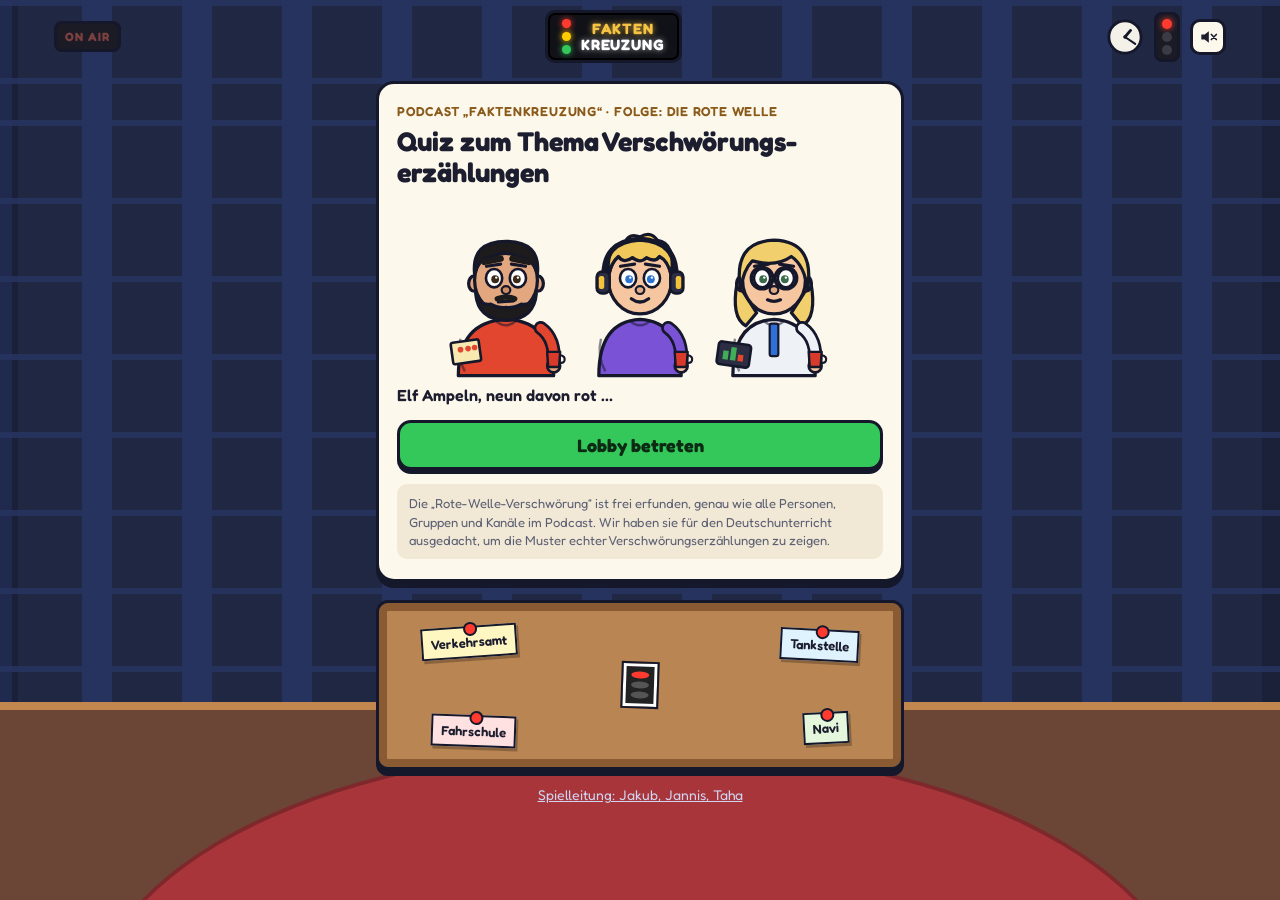
==== index.html @ 3a21c84b "Durchsicht: Auflösung hing mit Firebase (undefined im Punktestand), QR-Raum hat Vorrang, robustere A" ====
<!doctype html>
<html lang="de">
<head>
<meta charset="utf-8">
<meta name="viewport" content="width=device-width,initial-scale=1,viewport-fit=cover">
<title>Faktenkreuzung – Quiz zur Roten Welle</title>
<meta name="description" content="Quiz zum Thema Verschwörungserzählungen: Die Rote Welle. Zum Podcast „Faktenkreuzung“.">
<meta name="theme-color" content="#1d2850">
<link rel="icon" href="favicon.svg" type="image/svg+xml">
<link rel="stylesheet" href="css/style.css?v=202611261044">
</head>
<body>
<div class="wall" aria-hidden="true"></div>
<div class="floor" aria-hidden="true"><div class="rug"></div></div>

<header class="studio">
  <div class="onair" id="onair">ON AIR</div>
  <div class="neon" aria-label="Faktenkreuzung">
    <span class="dots"><i class="r"></i><i class="y"></i><i class="g"></i></span>
    <span class="neon-t"><b>FAKTEN</b><b>KREUZUNG</b></span>
  </div>
  <div class="clock" id="clock" title="">
    <svg viewBox="0 0 40 40" aria-hidden="true">
      <circle cx="20" cy="20" r="17" fill="#f4f1e8" stroke="#15172b" stroke-width="3"/>
      <line id="hHand" x1="20" y1="20" x2="20" y2="11" stroke="#15172b" stroke-width="3" stroke-linecap="round"/>
      <line id="mHand" x1="20" y1="20" x2="20" y2="7" stroke="#15172b" stroke-width="2.2" stroke-linecap="round"/>
      <circle cx="20" cy="20" r="1.8" fill="#15172b"/>
    </svg>
    <span class="clock-note" id="clockNote"></span>
  </div>
  <button class="mini-ampel" id="studioAmpel" aria-label="Studio-Ampel"><i class="r"></i><i class="y"></i><i class="g"></i></button>
  <button class="sound-btn" id="soundBtn" aria-label="Ton an oder aus" title="Ton an/aus">
    <svg viewBox="0 0 24 24" aria-hidden="true"><path d="M4 9h4l5-4v14l-5-4H4z" fill="currentColor"/><path class="wave" d="M16 8.5a5 5 0 0 1 0 7M18.5 6a8.5 8.5 0 0 1 0 12" fill="none" stroke="currentColor" stroke-width="2" stroke-linecap="round"/><path class="mute" d="M16 9l6 6M22 9l-6 6" stroke="currentColor" stroke-width="2" stroke-linecap="round"/></svg>
  </button>
</header>

<main id="main">

  <!-- Start -->
  <section class="screen" id="s-start">
    <div class="card hero">
      <p class="kicker">Podcast „Faktenkreuzung“ · Folge: Die Rote Welle</p>
      <h1>Quiz zum Thema Verschwörungs&shy;erzählungen</h1>
      <div class="trio" id="trio"></div>
      <p class="live-status" id="liveStatus"><span class="loading-line"></span></p>
      <div class="btn-col">
        <button class="btn primary" id="btnJoin">Lobby betreten</button>
        <button class="btn ghost hidden" id="btnSolo">Allein spielen</button>
      </div>
      <p class="disclaimer">Die „Rote-Welle-Verschwörung“ ist frei erfunden, genau wie alle Personen, Gruppen und Kanäle im Podcast. Wir haben sie für den Deutschunterricht ausgedacht, um die Muster echter Verschwörungserzählungen zu zeigen.</p>
    </div>
    <div class="pinboard" id="pinboard" title="Pinnwand">
      <div class="pin-note n1">Verkehrsamt</div>
      <div class="pin-note n2">Tankstelle</div>
      <div class="pin-note n3">Fahrschule</div>
      <div class="pin-note n4">Navi</div>
      <div class="pin-photo"><i></i><i></i><i></i></div>
      <svg class="strings" viewBox="0 0 300 160" preserveAspectRatio="none" aria-hidden="true">
        <path d="M55 32 L245 34 M55 32 L60 128 M55 32 L240 126 M245 34 L60 128 M245 34 L240 126 M60 128 L240 126 M150 80 L55 32 M150 80 L245 34 M150 80 L60 128 M150 80 L240 126"/>
      </svg>
    </div>
    <a class="host-link" href="?host">Spielleitung: Jakub, Jannis, Taha</a>
  </section>

  <!-- Lobby -->
  <section class="screen" id="s-lobby">
    <div class="card">
      <p class="kicker" id="lobbyKicker">Lobby</p>
      <h2>Wer sitzt heute am Tisch?</h2>
      <div class="preview" id="preview"></div>
      <label class="field-label" for="nameInput">Dein Spitzname</label>
      <div class="name-row">
        <input id="nameInput" maxlength="16" autocomplete="off" spellcheck="false" placeholder="z. B. Gelbphase">
        <button class="btn icon" id="btnDice" aria-label="Zufälliger Name" title="Zufälliger Name">
          <svg viewBox="0 0 24 24" aria-hidden="true"><rect x="3" y="3" width="18" height="18" rx="4" fill="none" stroke="currentColor" stroke-width="2"/><circle cx="8" cy="8" r="1.6" fill="currentColor"/><circle cx="16" cy="16" r="1.6" fill="currentColor"/><circle cx="12" cy="12" r="1.6" fill="currentColor"/><circle cx="16" cy="8" r="1.6" fill="currentColor"/><circle cx="8" cy="16" r="1.6" fill="currentColor"/></svg>
        </button>
      </div>
      <p class="name-msg" id="nameMsg" role="status"></p>
      <p class="field-label">Figur</p>
      <div class="fig-grid" id="figGrid"></div>
      <p class="field-label">Pulli oder Hintergrund</p>
      <div class="swatches" id="swatches"></div>
      <p class="field-label">Accessoire</p>
      <div class="chips" id="accChips"></div>
      <button class="btn primary wide" id="btnSeat">Platz nehmen</button>
    </div>
  </section>

  <!-- Warten in der Live-Lobby -->
  <section class="screen" id="s-wait">
    <div class="card center">
      <p class="kicker" id="waitRoom"></p>
      <h2>Du sitzt am Tisch.</h2>
      <div class="me-big" id="waitFig"></div>
      <p class="big-name" id="waitName"></p>
      <p id="waitText">Schau nach vorne. Jakub, Jannis und Taha starten gleich das Quiz.</p>
      <p class="muted" id="waitCount"></p>
      <p class="muted loading-line"></p>
    </div>
  </section>

  <!-- Frage -->
  <section class="screen" id="s-question">
    <div class="q-top">
      <span class="q-num" id="qNum"></span>
      <div class="timer" id="timer"><div class="timer-ampel"><i class="r"></i><i class="y"></i><i class="g"></i></div><div class="timer-bar"><span id="timerFill"></span></div><span class="timer-s" id="timerS"></span></div>
    </div>
    <div class="asker">
      <div class="asker-fig" id="askerFig"></div>
      <div class="bubble" id="qText"></div>
    </div>
    <div class="answers" id="answers"></div>
    <button class="egg-man hidden" id="eggMan" aria-label="Kleines Ampelmännchen"></button>
  </section>

  <!-- Antwort abgegeben -->
  <section class="screen" id="s-answered">
    <div class="card center">
      <h2 id="answeredTitle">Antwort eingeloggt.</h2>
      <div class="me-big" id="answeredFig"></div>
      <p id="answeredSub">Warte auf die anderen …</p>
      <p class="muted loading-line"></p>
    </div>
  </section>

  <!-- Auflösung -->
  <section class="screen" id="s-feedback">
    <div class="card center fb" id="fbCard">
      <div class="fb-banner" id="fbBanner"></div>
      <div class="fb-row">
        <div class="me-big" id="fbFig"></div>
        <div class="fb-points">
          <p class="fb-plus" id="fbPlus"></p>
          <p class="fb-wave" id="fbWave"></p>
          <p class="fb-total" id="fbTotal"></p>
          <p class="fb-place" id="fbPlace"></p>
        </div>
      </div>
      <div class="say say-waechter hidden" id="fbWaechter"><div class="say-fig" data-fig="ampelwaechter"></div><div class="bubble" id="fbWaechterText"></div></div>
      <div class="say"><div class="say-fig" data-fig="drsommer"></div><div class="bubble"><b id="fbRight"></b><span id="fbEx"></span></div></div>
      <button class="btn primary wide hidden" id="btnNext">Weiter</button>
      <p class="muted hidden" id="fbWait">Gleich kommt die nächste Frage.</p>
    </div>
  </section>

  <!-- Ergebnis -->
  <section class="screen" id="s-result">
    <div class="card center">
      <p class="kicker">Ergebnis</p>
      <div class="me-big" id="resFig"></div>
      <h2 class="rank-title" id="resRank"></h2>
      <p class="res-score" id="resScore"></p>
      <p id="resText"></p>
      <p class="res-badge hidden" id="resBonus">Titel: Hat wirklich zugehört</p>
      <div class="merkkarte">
        <p class="merk-head">Merkkarte: Die drei Merkmale nach Barkun</p>
        <ol>
          <li><i class="r"></i>Nichts passiert durch Zufall.</li>
          <li><i class="y"></i>Nichts ist, wie es scheint.</li>
          <li><i class="g"></i>Alles hängt mit allem zusammen.</li>
        </ol>
        <p class="merk-foot">Dazu: Immunisierung gegen Kritik. Jeder Gegenbeweis wird zum Beweis.</p>
      </div>
      <p class="fazit">Über die Rote Welle kann man schmunzeln. Aber dieselben Muster stecken auch in gefährlichen Erzählungen. Deshalb lohnt es sich, sie zu kennen.</p>
      <div class="btn-col">
        <button class="btn primary" id="btnAgain">Nochmal spielen</button>
        <button class="btn ghost" id="btnShow">Ergebnis zeigen</button>
      </div>
      <p class="farewell" id="farewell"></p>
    </div>
  </section>

  <!-- Spielleitung -->
  <section class="screen" id="s-host">
    <div class="host-tools hidden" id="hostTools">
      <div class="tool-btns" id="toolBtns">
        <button class="btn ghost small" id="btnReset">Spiel zurücksetzen</button>
        <button class="btn ghost small" id="btnNewRoom2">Raum neu generieren</button>
      </div>
      <div class="reset-ask hidden" id="resetAsk">
        <span id="resetText"></span>
        <button class="btn small danger" id="resetYes">Ja, neu starten</button>
        <button class="btn ghost small" id="resetNo">Abbrechen</button>
      </div>
    </div>

    <div class="host-view" id="h-setup">
      <div class="card">
        <h2>Live-Modus noch nicht eingerichtet</h2>
        <p id="hostSetupText">In <code>js/config.js</code> fehlt noch die Adresse der Firebase-Datenbank. Bis dahin funktioniert das Quiz als Einzelrunde.</p>
        <a class="btn ghost" href="./">Zur Startseite</a>
      </div>
    </div>

    <div class="host-view" id="h-lobby">
      <div class="h-lobby-grid">
        <div class="card join-card">
          <p class="kicker">Jetzt beitreten</p>
          <div class="qr" id="qr"></div>
          <p class="join-url" id="joinUrl"></p>
          <p class="room-code">Raum <b id="roomCode"></b></p>
        </div>
        <div class="table-area">
          <p class="h-count" id="hCount">Noch niemand am Tisch.</p>
          <div class="seats" id="seats"></div>
          <div class="h-actions">
            <button class="btn primary big" id="btnStart" disabled>Quiz starten</button>
          </div>
        </div>
      </div>
    </div>

    <div class="host-view" id="h-question">
      <div class="hq-head">
        <span class="q-num" id="hqNum"></span>
        <span class="hq-count" id="hqCount"></span>
      </div>
      <div class="hq-main">
        <div class="asker big">
          <div class="asker-fig" id="hqAsker"></div>
          <div class="bubble" id="hqText"></div>
        </div>
        <div class="big-ampel" id="hqAmpel"><i class="r"></i><i class="y"></i><i class="g"></i><span id="hqSec"></span></div>
      </div>
      <div class="answers host" id="hqAnswers"></div>
      <div class="say big hidden" id="hqSay"><div class="say-fig" data-fig="drsommer"></div><div class="bubble" id="hqEx"></div></div>
      <div class="h-actions right"><button class="btn primary" id="btnHostNext">Weiter</button></div>
    </div>

    <div class="host-view" id="h-board">
      <h2 class="h-title">Rangliste</h2>
      <ol class="board" id="board"></ol>
      <div class="h-actions right"><button class="btn primary" id="btnBoardNext">Nächste Frage</button></div>
    </div>

    <div class="host-view" id="h-podium">
      <h2 class="h-title">Siegertreppchen</h2>
      <div class="podium" id="podium"></div>
      <div class="podium-foot">
        <div class="say big"><div class="say-fig" data-fig="moderator"></div><div class="bubble">Das war „Faktenkreuzung“. Die drei Merkmale: kein Zufall, nichts ist, wie es scheint, alles hängt zusammen. Kommt gut über die nächste Ampel!</div></div>
        <button class="btn ghost" id="btnRestart">Neue Runde</button>
      </div>
    </div>
  </section>
</main>

<div class="countdown hidden" id="countdown" aria-live="polite">
  <div class="cd-ampel"><i class="r"></i><i class="y"></i><i class="g"></i></div>
  <p class="cd-text" id="cdText"></p>
  <div class="cd-shout hidden" id="cdShout"><div class="say-fig" data-fig="ampelwaechter"></div><div class="bubble">Ablenkungswelle!</div></div>
</div>

<div class="showcard hidden" id="showcard"></div>
<div class="toast" id="toast" role="status" aria-live="polite"></div>

<script src="vendor/firebase-app-compat.js"></script>
<script src="vendor/firebase-database-compat.js"></script>
<script src="vendor/qrcode.js"></script>
<script src="js/config.js?v=202611261044"></script>
<script src="js/data.js?v=202611261044"></script>
<script src="js/figures.js?v=202611261044"></script>
<script src="js/net.js?v=202611261044"></script>
<script src="js/app.js?v=202611261044"></script>
</body>
</html>
---- css/style.css ----
@font-face { font-family: "Fredoka"; src: url("../fonts/fredoka-latin-400-normal.woff2") format("woff2"); font-weight: 400; font-display: swap; }
@font-face { font-family: "Fredoka"; src: url("../fonts/fredoka-latin-600-normal.woff2") format("woff2"); font-weight: 600; font-display: swap; }
@font-face { font-family: "Fredoka"; src: url("../fonts/fredoka-latin-700-normal.woff2") format("woff2"); font-weight: 700; font-display: swap; }

:root {
  --wall: #26335f;
  --wall-dark: #1d2850;
  --panel: rgba(28,30,44,.55);
  --floor: #6b4636;
  --rug: #a8353a;
  --wood: #c2874f;
  --ink: #15172b;
  --paper: #fdf8ec;
  --paper-2: #f1e9d6;
  --text: #1c1d2e;
  --muted: #5c5f73;
  --neon: #f6c344;
  --red: #ff3b30;
  --yellow: #ffcc00;
  --green: #34c759;
  --a0: #c8382a; /* Achteck */
  --a1: #f3c33c; /* Raute */
  --a2: #2f63b8; /* Kreis */
  --a3: #2f8a46; /* Dreieck */
  --radius: 18px;
  --shadow: 0 6px 0 var(--ink);
}

* { box-sizing: border-box; }
html, body { margin: 0; min-height: 100%; }
body {
  font-family: "Fredoka", "Trebuchet MS", system-ui, sans-serif;
  color: var(--text);
  background: var(--wall);
  -webkit-tap-highlight-color: transparent;
  overflow-x: hidden;
}
button { font: inherit; color: inherit; cursor: pointer; }
.hidden { display: none !important; }

/* ---------- Studio-Hintergrund ---------- */
.wall {
  position: fixed; inset: 0; z-index: -3;
  background:
    linear-gradient(90deg, rgba(0,0,0,.18) 0 18px, transparent 18px calc(100% - 18px), rgba(0,0,0,.18) calc(100% - 18px)),
    repeating-linear-gradient(90deg, transparent 0 22px, var(--panel) 22px 92px, transparent 92px 100px),
    var(--wall);
  background-size: 100% 100%, 100px 78px, auto;
  background-position: 0 0, center 120px, 0 0;
}
.wall::after {
  content: ""; position: absolute; inset: 0;
  background: repeating-linear-gradient(180deg, transparent 0 8px, var(--wall) 8px 14px, transparent 14px 78px);
  background-position: 0 112px;
  opacity: .9;
}
.floor {
  position: fixed; left: 0; right: 0; bottom: 0; height: 22vh; z-index: -2;
  background: var(--floor); border-top: 8px solid var(--wood);
}
.rug {
  position: absolute; left: 50%; top: 18%; width: min(1100px, 130vw); height: 60vh;
  transform: translateX(-50%); border-radius: 50%; background: var(--rug);
  border: 4px solid rgba(0,0,0,.25);
}

/* ---------- Kopfzeile ---------- */
.studio {
  display: grid; grid-template-columns: auto 1fr auto auto auto; align-items: center; gap: 10px;
  padding: 10px 14px calc(10px) 14px; padding-top: max(10px, env(safe-area-inset-top));
  max-width: 1200px; margin: 0 auto;
}
.onair {
  font-weight: 700; letter-spacing: .08em; font-size: 12px; color: #7d4040;
  background: #1a1b24; border: 3px solid var(--ink); border-radius: 8px; padding: 5px 8px;
  transition: color .2s, text-shadow .2s;
}
.onair.live { color: #ff5148; text-shadow: 0 0 8px #ff3b30, 0 0 16px #ff3b30; }
.onair.flicker { animation: flicker .9s steps(1) 1; }
@keyframes flicker { 0%,20%,40%,60%,80% { color: #ff5148; text-shadow: 0 0 10px #ff3b30; } 10%,30%,50%,70%,90% { color: #4a2020; text-shadow: none; } }

.neon {
  justify-self: center; display: flex; align-items: center; gap: 10px;
  background: #111218; border: 3px solid var(--ink); border-radius: 10px; padding: 6px 14px;
  box-shadow: 0 0 0 2px #000 inset;
}
.dots { display: grid; gap: 4px; }
.dots i { width: 9px; height: 9px; border-radius: 50%; display: block; }
.dots .r { background: var(--red); box-shadow: 0 0 6px var(--red); }
.dots .y { background: var(--yellow); box-shadow: 0 0 6px var(--yellow); }
.dots .g { background: var(--green); box-shadow: 0 0 6px var(--green); }
.neon-t { display: grid; line-height: 1.02; text-align: center; font-weight: 700; letter-spacing: .06em; font-size: 15px; }
.neon-t b:first-child { color: var(--neon); text-shadow: 0 0 6px rgba(246,195,68,.8); }
.neon-t b:last-child { color: #fff; text-shadow: 0 0 6px rgba(255,255,255,.6); }

.clock { position: relative; width: 38px; height: 38px; }
.clock svg { width: 38px; height: 38px; display: block; }
.clock-note { position: absolute; top: 40px; left: 50%; transform: translateX(-50%); white-space: nowrap; font-size: 11px; font-weight: 700; color: #fff; background: var(--red); border-radius: 6px; padding: 1px 5px; }
.clock-note:empty { display: none; }

.mini-ampel {
  display: grid; gap: 3px; padding: 4px 5px; background: #1a1b24; border: 3px solid var(--ink); border-radius: 8px;
}
.mini-ampel i { width: 10px; height: 10px; border-radius: 50%; display: block; background: #3a3b44; }
.mini-ampel .r { background: var(--red); box-shadow: 0 0 6px var(--red); }
.mini-ampel.go .r { background: #4a2020; box-shadow: none; }
.mini-ampel.go .g { background: var(--green); box-shadow: 0 0 6px var(--green); }
.sound-btn { width: 36px; height: 36px; border-radius: 10px; border: 3px solid var(--ink); background: var(--paper); display: grid; place-items: center; padding: 0; }
.sound-btn svg { width: 20px; height: 20px; }
.sound-btn .mute { display: none; }
.sound-btn.off .wave { display: none; }
.sound-btn.off .mute { display: inline; }

/* ---------- Grundbausteine ---------- */
main { max-width: 560px; margin: 0 auto; padding: 8px 16px 40px; }
.screen { display: none; animation: pop .25s ease-out; }
.screen.active { display: block; }
@keyframes pop { from { transform: translateY(8px); opacity: 0; } to { transform: none; opacity: 1; } }

.card {
  background: var(--paper); border: 3px solid var(--ink); border-radius: var(--radius);
  box-shadow: var(--shadow); padding: 18px 18px 20px; margin-bottom: 18px;
}
.card.center { text-align: center; }
h1, h2 { margin: 4px 0 10px; line-height: 1.15; }
h1 { font-size: 27px; }
h2 { font-size: 22px; }
.kicker { margin: 0; font-size: 13px; font-weight: 600; text-transform: uppercase; letter-spacing: .06em; color: #8a5a1a; }
.muted { color: var(--muted); font-size: 14px; }
p { line-height: 1.4; }

.btn {
  display: inline-flex; align-items: center; justify-content: center; gap: 8px;
  min-height: 50px; padding: 10px 20px; border-radius: 14px; border: 3px solid var(--ink);
  font-weight: 700; font-size: 18px; text-decoration: none; color: var(--text);
  box-shadow: 0 4px 0 var(--ink); transition: transform .08s, box-shadow .08s; background: #fff;
}
.btn:active:not(:disabled) { transform: translateY(3px); box-shadow: 0 1px 0 var(--ink); }
.btn:disabled { opacity: .5; cursor: not-allowed; }
.btn.primary { background: var(--green); color: #0d2a14; }
.btn.ghost { background: var(--paper-2); }
.btn.icon { min-height: 50px; width: 54px; padding: 0; }
.btn.icon svg { width: 24px; height: 24px; }
.btn.wide { width: 100%; margin-top: 16px; }
.btn.big { font-size: 24px; min-height: 64px; padding: 12px 34px; }
.btn-col { display: grid; gap: 10px; margin: 14px 0 6px; }
.btn:focus-visible, input:focus-visible, .fig-opt:focus-visible, .swatch:focus-visible, .chip:focus-visible, .answer:focus-visible { outline: 3px solid var(--neon); outline-offset: 3px; }

.bubble {
  position: relative; background: #fff; border: 3px solid var(--ink); border-radius: 16px;
  padding: 10px 14px; font-size: 16px; line-height: 1.35; text-align: left;
}

/* ---------- Start ---------- */
.hero h1 { margin-top: 6px; }
.trio { display: flex; justify-content: center; gap: 4px; margin: 6px 0 0; }
.trio .figure { width: 31%; max-width: 130px; }
.live-status { font-weight: 600; margin: 8px 0 0; min-height: 22px; }
.live-status.on { color: #1f7a39; }
.disclaimer { font-size: 13px; color: var(--muted); background: var(--paper-2); border-radius: 10px; padding: 10px 12px; margin: 14px 0 0; }
.host-link { display: block; text-align: center; color: #cfd6f2; font-size: 14px; margin-top: 4px; }

.pinboard {
  position: relative; height: 170px; margin: 0 0 16px; border: 3px solid var(--ink); border-radius: 12px;
  background: #b98552; box-shadow: inset 0 0 0 8px #8a5a33, var(--shadow); user-select: none; -webkit-user-select: none; touch-action: manipulation;
}
.pin-note {
  position: absolute; background: #fff7c2; border: 2px solid var(--ink); padding: 6px 8px; font-size: 13px; font-weight: 600;
  box-shadow: 2px 3px 0 rgba(0,0,0,.25);
}
.pin-note::before { content: ""; position: absolute; top: -6px; left: 50%; width: 10px; height: 10px; margin-left: -5px; background: var(--red); border: 2px solid var(--ink); border-radius: 50%; }
.n1 { left: 8%; top: 14%; transform: rotate(-4deg); }
.n2 { right: 8%; top: 16%; transform: rotate(3deg); background: #dff3ff; }
.n3 { left: 10%; bottom: 12%; transform: rotate(2deg); background: #ffe1e1; }
.n4 { right: 10%; bottom: 14%; transform: rotate(-3deg); background: #e4f7dc; }
.pin-photo { position: absolute; left: 50%; top: 50%; transform: translate(-50%,-50%) rotate(2deg); width: 34px; padding: 5px; background: #222; border: 3px solid #fff; outline: 2px solid var(--ink); display: grid; gap: 3px; }
.pin-photo i { display: block; height: 7px; border-radius: 50%; background: var(--red); }
.pin-photo i + i { background: #555; }
.strings { position: absolute; inset: 0; width: 100%; height: 100%; pointer-events: none; opacity: 0; transition: opacity .4s; }
.strings path { stroke: #d1121b; stroke-width: 2.2; fill: none; stroke-dasharray: 400; stroke-dashoffset: 400; }
.pinboard.strung .strings { opacity: 1; }
.pinboard.strung .strings path { animation: draw 1.4s ease-out forwards; }
@keyframes draw { to { stroke-dashoffset: 0; } }

/* ---------- Lobby ---------- */
.preview { display: flex; justify-content: center; margin: 4px 0 6px; }
.preview .figure { width: 150px; }
.field-label { font-weight: 600; margin: 14px 0 6px; display: block; font-size: 15px; }
.name-row { display: flex; gap: 8px; }
.name-row input {
  flex: 1; min-width: 0; font: inherit; font-size: 20px; padding: 10px 12px; border: 3px solid var(--ink); border-radius: 12px; background: #fff;
}
.name-msg { min-height: 20px; margin: 6px 0 0; font-size: 14px; font-weight: 600; color: #b02a1d; }
.name-msg.ok { color: #1f7a39; }
.fig-grid { display: grid; grid-template-columns: repeat(4, minmax(0, 1fr)); gap: 8px; }
.fig-opt { background: #fff; border: 3px solid var(--ink); border-radius: 12px; padding: 4px 2px 2px; display: grid; justify-items: center; }
.fig-opt .figure { width: 100%; height: 66px; }
.fig-opt span { font-size: 11px; hyphens: auto; overflow-wrap: anywhere; line-height: 1.1; min-height: 25px; display: grid; place-items: center; text-align: center; }
.fig-opt[aria-pressed="true"] { background: #fff1b8; box-shadow: 0 0 0 3px var(--neon); }
.swatches { display: flex; gap: 10px; flex-wrap: wrap; }
.swatch { width: 40px; height: 40px; border-radius: 50%; border: 3px solid var(--ink); padding: 0; }
.swatch[aria-pressed="true"] { box-shadow: 0 0 0 3px var(--paper), 0 0 0 6px var(--ink); }
.chips { display: flex; flex-wrap: wrap; gap: 8px; }
.chip { border: 3px solid var(--ink); border-radius: 999px; background: #fff; padding: 7px 13px; font-weight: 600; font-size: 15px; }
.chip[aria-pressed="true"] { background: #fff1b8; }
.chip.locked { background: #e4e1d8; color: #6d6a62; }
.chip.locked::before { content: "🔒 "; }

/* ---------- Warten ---------- */
.me-big { display: flex; justify-content: center; }
.me-big .figure { width: 150px; }
.big-name { font-size: 24px; font-weight: 700; margin: 0; }
.loading-line { min-height: 20px; }

/* ---------- Frage ---------- */
.q-top { display: flex; align-items: center; gap: 12px; margin-bottom: 10px; }
.q-num { background: var(--paper); border: 3px solid var(--ink); border-radius: 999px; padding: 4px 12px; font-weight: 700; white-space: nowrap; }
.timer { flex: 1; display: flex; align-items: center; gap: 8px; }
.timer-ampel { display: flex; gap: 4px; background: #1a1b24; border: 3px solid var(--ink); border-radius: 10px; padding: 4px 6px; }
.timer-ampel i { width: 14px; height: 14px; border-radius: 50%; background: #3a3b44; display: block; }
.timer[data-l="g"] .g { background: var(--green); box-shadow: 0 0 8px var(--green); }
.timer[data-l="y"] .y { background: var(--yellow); box-shadow: 0 0 8px var(--yellow); }
.timer[data-l="r"] .r { background: var(--red); box-shadow: 0 0 8px var(--red); }
.timer-bar { flex: 1; height: 16px; background: #11131f; border: 3px solid var(--ink); border-radius: 999px; overflow: hidden; }
.timer-bar span { display: block; height: 100%; width: 100%; background: var(--green); transform-origin: left; }
.timer[data-l="y"] .timer-bar span { background: var(--yellow); }
.timer[data-l="r"] .timer-bar span { background: var(--red); }
.timer-s { font-weight: 700; color: #fff; min-width: 26px; text-align: right; font-size: 18px; }

.asker { display: flex; gap: 8px; align-items: flex-start; margin-bottom: 14px; }
.asker-fig { width: 70px; flex: none; }
.asker .bubble { flex: 1; font-size: 19px; font-weight: 600; }
.asker .bubble::before { content: ""; position: absolute; left: -11px; top: 22px; border: 8px solid transparent; border-right-color: var(--ink); border-left: 0; }

.answers { display: grid; gap: 10px; }
.answer {
  display: flex; align-items: center; gap: 12px; min-height: 64px; padding: 10px 14px; text-align: left;
  border: 3px solid var(--ink); border-radius: 14px; box-shadow: 0 4px 0 var(--ink); color: #fff; font-weight: 600; font-size: 17px; line-height: 1.25;
  transition: transform .08s, box-shadow .08s, opacity .2s, filter .2s;
}
.answer:active:not(:disabled) { transform: translateY(3px); box-shadow: 0 1px 0 var(--ink); }
.answer .shape { width: 34px; height: 34px; flex: none; }
.answer.s0 { background: var(--a0); }
.answer.s1 { background: var(--a1); color: var(--ink); }
.answer.s2 { background: var(--a2); }
.answer.s3 { background: var(--a3); }
.answer:disabled { cursor: default; }
.answer.chosen { outline: 4px solid #fff; outline-offset: -8px; }
.answers.done .answer:not(.chosen) { opacity: .45; }
.answer .cnt { margin-left: auto; font-size: 22px; font-weight: 700; padding-left: 8px; }
.answers.reveal .answer:not(.correct) { opacity: .35; filter: saturate(.4); }
.answers.reveal .answer.correct { box-shadow: 0 0 0 5px #fff, 0 4px 0 5px var(--ink); }
.answer .bar { position: absolute; }

.egg-man { position: fixed; width: 26px; height: 32px; padding: 0; border: 0; background: none; opacity: .6; z-index: 5; }
.egg-man .figure { width: 100%; height: 100%; }

/* ---------- Auflösung ---------- */
.fb-banner { font-size: 28px; font-weight: 700; border: 3px solid var(--ink); border-radius: 14px; padding: 10px; margin-bottom: 8px; }
.fb.right .fb-banner { background: var(--green); color: #0d2a14; }
.fb.wrong .fb-banner { background: var(--red); color: #fff; }
.fb.late .fb-banner { background: var(--yellow); color: var(--ink); }
.fb.neutral .fb-banner { background: #cfd6f2; color: var(--ink); }
.fb-row { display: flex; align-items: center; justify-content: center; gap: 10px; }
.fb-row .me-big .figure { width: 120px; }
.fb-points { text-align: left; }
.fb-points p { margin: 2px 0; }
.fb-plus { font-size: 30px; font-weight: 700; }
.fb-wave { color: #1f7a39; font-weight: 700; }
.fb-total, .fb-place { font-weight: 600; }
.say { display: flex; gap: 8px; align-items: flex-start; margin-top: 12px; text-align: left; }
.say-fig { width: 56px; flex: none; }
.say .bubble { flex: 1; font-size: 15px; }
.say .bubble b { display: block; margin-bottom: 4px; }
.say .bubble::before { content: ""; position: absolute; left: -11px; top: 18px; border: 8px solid transparent; border-right-color: var(--ink); border-left: 0; }
.say-waechter .bubble { background: #ffe9e6; }

/* ---------- Ergebnis ---------- */
.rank-title { font-size: 28px; color: #1f5f2f; }
.res-score { font-size: 20px; font-weight: 700; margin: 0; }
.res-badge { display: inline-block; background: var(--neon); border: 3px solid var(--ink); border-radius: 999px; padding: 4px 12px; font-weight: 700; }
.merkkarte { text-align: left; background: #fff; border: 3px dashed var(--ink); border-radius: 14px; padding: 12px 14px; margin: 14px 0; }
.merk-head { font-weight: 700; margin: 0 0 6px; }
.merkkarte ol { margin: 0; padding: 0; list-style: none; display: grid; gap: 6px; counter-reset: m; }
.merkkarte li { display: flex; align-items: center; gap: 10px; font-weight: 600; counter-increment: m; }
.merkkarte li i { width: 18px; height: 18px; border-radius: 50%; border: 2px solid var(--ink); flex: none; }
.merkkarte li i.r { background: var(--red); } .merkkarte li i.y { background: var(--yellow); } .merkkarte li i.g { background: var(--green); }
.merk-foot { margin: 8px 0 0; font-size: 14px; color: var(--muted); }
.fazit { font-size: 15px; }
.farewell { font-weight: 600; color: #8a5a1a; }

.showcard {
  position: fixed; inset: 0; z-index: 30; background: var(--wall-dark); display: grid; place-items: center; padding: 20px; text-align: center; color: #fff;
}
.showcard .figure { width: min(60vw, 260px); }
.showcard h2 { font-size: 34px; color: var(--neon); margin: 8px 0; }
.showcard p { font-size: 22px; margin: 6px 0; }
.showcard small { display: block; margin-top: 18px; color: #cfd6f2; }

/* ---------- Countdown ---------- */
.countdown { position: fixed; inset: 0; z-index: 20; background: rgba(17,19,31,.88); display: grid; place-content: center; justify-items: center; gap: 12px; }
.cd-ampel { display: grid; gap: 12px; background: #1a1b24; border: 5px solid var(--ink); border-radius: 26px; padding: 16px; box-shadow: 0 0 0 4px #333 inset; }
.cd-ampel i { width: 84px; height: 84px; border-radius: 50%; display: block; background: #34353e; border: 4px solid var(--ink); }
.countdown[data-l="r"] .r { background: var(--red); box-shadow: 0 0 30px var(--red); }
.countdown[data-l="y"] .y { background: var(--yellow); box-shadow: 0 0 30px var(--yellow); }
.countdown[data-l="g"] .g { background: var(--green); box-shadow: 0 0 30px var(--green); }
.cd-text { color: #fff; font-size: 30px; font-weight: 700; margin: 0; min-height: 40px; }
.cd-shout { display: flex; align-items: center; gap: 8px; max-width: 320px; }
.cd-shout .say-fig { width: 70px; }
.cd-shout .bubble { font-size: 22px; font-weight: 700; }

/* ---------- Toast ---------- */
.toast {
  position: fixed; left: 50%; bottom: 24px; transform: translate(-50%, 140%); z-index: 40;
  background: var(--neon); color: var(--ink); border: 3px solid var(--ink); border-radius: 14px; box-shadow: var(--shadow);
  padding: 10px 16px; font-weight: 700; max-width: calc(100% - 32px); text-align: center; transition: transform .3s, visibility .3s;
  visibility: hidden; transform: translate(-50%, calc(100% + 60px));
}
.toast.show { transform: translate(-50%, 0); visibility: visible; }

/* ---------- Figuren-Animationen ---------- */
.figure { overflow: visible; display: block; }
.figure .arm-r { transition: transform .4s cubic-bezier(.3,1.6,.6,1); }
.figure.cheer .arm-r { transform: rotate(-125deg); }
.figure.cheer { animation: hop .5s ease-out 2; }
@keyframes hop { 50% { transform: translateY(-6px); } }
.figure .steam { opacity: 0; }
.figure.wave .steam, .figure.cheer.fig-becher .steam { opacity: 1; animation: steam 1.2s ease-in-out infinite; }
@keyframes steam { 50% { transform: translateY(-4px); opacity: .5; } }
.fig-schlaefer .zzz { animation: zzz 2s ease-in-out infinite; }
@keyframes zzz { 50% { transform: translate(4px,-4px); opacity: .4; } }
.fig-schlaefer .yawn { transform-origin: 60px 82px; }
.figure.oops.fig-schlaefer .yawn { animation: yawn 1.4s ease-in-out 2; }
@keyframes yawn { 50% { transform: scale(1.7, 2.6); } }
.figure.cheer.fig-ampelmann .walker { animation: walk .5s ease-in-out 4 alternate; }
@keyframes walk { from { transform: translateX(-6px); } to { transform: translateX(8px); } }
.figure.panic.fig-pylone .cone, .figure.oops.fig-pylone .cone { animation: wobble .35s ease-in-out infinite; transform-origin: 60px 140px; }
@keyframes wobble { 25% { transform: rotate(-6deg); } 75% { transform: rotate(6deg); } }
.figure.oops { animation: shake .4s 1; }
@keyframes shake { 25% { transform: translateX(-4px); } 75% { transform: translateX(4px); } }

/* ---------- Spielleitung (Beamer) ---------- */
body.host main { max-width: 1280px; padding: 8px 28px 40px; }
body.host .studio { max-width: 1280px; padding: 14px 28px; gap: 18px; }
body.host .onair { font-size: 18px; padding: 8px 14px; }
body.host .neon { padding: 10px 26px; gap: 16px; }
body.host .neon-t { font-size: 30px; }
body.host .dots i { width: 16px; height: 16px; }
body.host .clock, body.host .clock svg { width: 58px; height: 58px; }
body.host .clock-note { top: 60px; font-size: 14px; }
body.host .mini-ampel i { width: 16px; height: 16px; }
.host-view { display: none; }
.host-view.active { display: block; animation: pop .25s ease-out; }
.h-lobby-grid { display: grid; grid-template-columns: minmax(280px, 380px) 1fr; gap: 24px; align-items: start; }
.join-card { text-align: center; }
.qr { background: #fff; border: 3px solid var(--ink); border-radius: 12px; padding: 12px; display: grid; place-items: center; margin: 10px auto; width: min(100%, 300px); aspect-ratio: 1; }
.qr svg, .qr img { width: 100%; height: 100%; }
.join-url { font-weight: 700; font-size: 17px; word-break: break-all; margin: 6px 0; }
.room-code { font-size: 20px; margin: 0; }
.room-code b { font-size: 30px; letter-spacing: .1em; }
.table-area { position: relative; }
.h-count { color: #fff; font-size: 26px; font-weight: 700; text-align: center; margin: 4px 0 10px; }
.seats { display: flex; flex-wrap: wrap; gap: 12px 6px; justify-content: center; min-height: 220px; align-content: flex-start; }
.seat { width: 112px; text-align: center; animation: pop .3s ease-out; }
.seat .figure { width: 96px; margin: 0 auto; }
.seat span { display: inline-block; max-width: 110px; overflow: hidden; text-overflow: ellipsis; white-space: nowrap; background: var(--paper); border: 2px solid var(--ink); border-radius: 8px; padding: 1px 6px; font-weight: 600; font-size: 15px; }
.h-actions { display: flex; gap: 12px; justify-content: center; margin-top: 18px; }
.h-actions.right { justify-content: flex-end; }
body.host .h-actions.right { position: fixed; right: 24px; bottom: 18px; z-index: 10; margin: 0; }
body.host .h-actions.right .btn { font-size: 22px; min-height: 58px; padding: 10px 28px; }

.hq-head { display: flex; justify-content: space-between; align-items: center; margin-bottom: 10px; }
body.host .q-num { font-size: 22px; padding: 6px 16px; }
.hq-count { color: #fff; font-size: 24px; font-weight: 700; }
.hq-main { display: flex; gap: 20px; align-items: center; margin-bottom: 14px; }
.big-ampel.small i { width: 40px; height: 40px; }
.asker.big { flex: 1; margin: 0; }
.asker.big .asker-fig { width: 120px; }
.asker.big .bubble { font-size: 30px; padding: 14px 22px; }
.big-ampel { display: grid; gap: 10px; background: #1a1b24; border: 5px solid var(--ink); border-radius: 24px; padding: 12px; justify-items: center; position: relative; }
.big-ampel i { width: 58px; height: 58px; border-radius: 50%; display: block; background: #34353e; border: 3px solid var(--ink); }
.big-ampel[data-l="g"] .g { background: var(--green); box-shadow: 0 0 22px var(--green); }
.big-ampel[data-l="y"] .y { background: var(--yellow); box-shadow: 0 0 22px var(--yellow); }
.big-ampel[data-l="r"] .r { background: var(--red); box-shadow: 0 0 22px var(--red); }
.big-ampel span { color: #fff; font-size: 28px; font-weight: 700; }
.answers.host { grid-template-columns: 1fr 1fr; gap: 16px; }
.answers.host .answer { font-size: 24px; min-height: 88px; cursor: default; position: relative; overflow: hidden; }
.answers.host .answer .shape { width: 52px; height: 52px; }
.answers.host .answer .cnt { font-size: 34px; }
.answers.host.reveal .answer { min-height: 66px; padding-top: 6px; padding-bottom: 6px; }
.answers.host.reveal .answer .shape { width: 40px; height: 40px; }
.say.big .say-fig { width: 100px; }
.say.big .bubble { font-size: 24px; }
.h-title { margin: 0 0 8px; color: #fff; font-size: 36px; text-align: center; text-shadow: 0 3px 0 var(--ink); }
.board { list-style: none; padding: 0; margin: 0 auto; max-width: 820px; display: grid; gap: 12px; }
.board li { display: flex; align-items: center; gap: 16px; background: var(--paper); border: 3px solid var(--ink); border-radius: 16px; box-shadow: var(--shadow); padding: 8px 18px; font-size: 26px; font-weight: 700; animation: pop .3s ease-out backwards; }
.board li .pl { width: 44px; text-align: center; }
.board li .figure { width: 64px; }
.board li .nm { flex: 1; overflow: hidden; text-overflow: ellipsis; white-space: nowrap; }
.board li .wv { font-size: 16px; color: #1f7a39; }
.board li .sc { min-width: 110px; text-align: right; }
.podium { display: flex; justify-content: center; align-items: flex-end; gap: 16px; margin-top: 0; min-height: 300px; }
.step { width: 220px; text-align: center; }
.step .figure { width: 130px; margin: 0 auto -6px; }
.step .nm { color: #fff; font-size: 24px; font-weight: 700; text-shadow: 0 2px 0 var(--ink); overflow: hidden; text-overflow: ellipsis; white-space: nowrap; }
.step .block { border: 4px solid var(--ink); border-radius: 14px 14px 0 0; display: grid; place-items: center; font-size: 44px; font-weight: 700; color: var(--ink); }
.step .sc { font-size: 18px; margin-top: -8px; }
.step.p1 .block { height: 150px; background: var(--green); }
.step.p2 .block { height: 110px; background: var(--yellow); }
.step.p3 .block { height: 84px; background: #f08a3a; }
.podium-foot { display: flex; gap: 20px; align-items: center; margin-top: 18px; }
.podium-foot .say { flex: 1; margin: 0; }

/* ---------- Kleine Bildschirme ---------- */
@media (max-width: 380px) {
  .neon-t { font-size: 13px; }
  .studio { gap: 7px; padding-left: 10px; padding-right: 10px; }
  h1 { font-size: 23px; }
  .answer { font-size: 15.5px; }
}
@media (max-width: 900px) {
  .h-lobby-grid { grid-template-columns: 1fr; }
  .answers.host { grid-template-columns: 1fr; }
  .asker.big .bubble { font-size: 24px; }
}
@media (prefers-reduced-motion: reduce) {
  *, *::before, *::after { animation-duration: .01ms !important; animation-iteration-count: 1 !important; transition-duration: .01ms !important; }
}

/* ---------- Spiel zurücksetzen ---------- */
.host-tools { position: fixed; left: 24px; bottom: 18px; z-index: 12; display: flex; align-items: center; gap: 10px; }
.btn.small { min-height: 42px; font-size: 16px; padding: 6px 14px; box-shadow: 0 3px 0 var(--ink); }
.btn.danger { background: var(--red); color: #fff; }
.reset-ask { display: flex; align-items: center; gap: 10px; flex-wrap: wrap; background: var(--paper); border: 3px solid var(--ink); border-radius: 14px; box-shadow: var(--shadow); padding: 10px 12px; max-width: 560px; font-weight: 600; }
.tool-btns { display: flex; gap: 10px; }
button, .answer, .chip, .swatch, .fig-opt { touch-action: manipulation; }
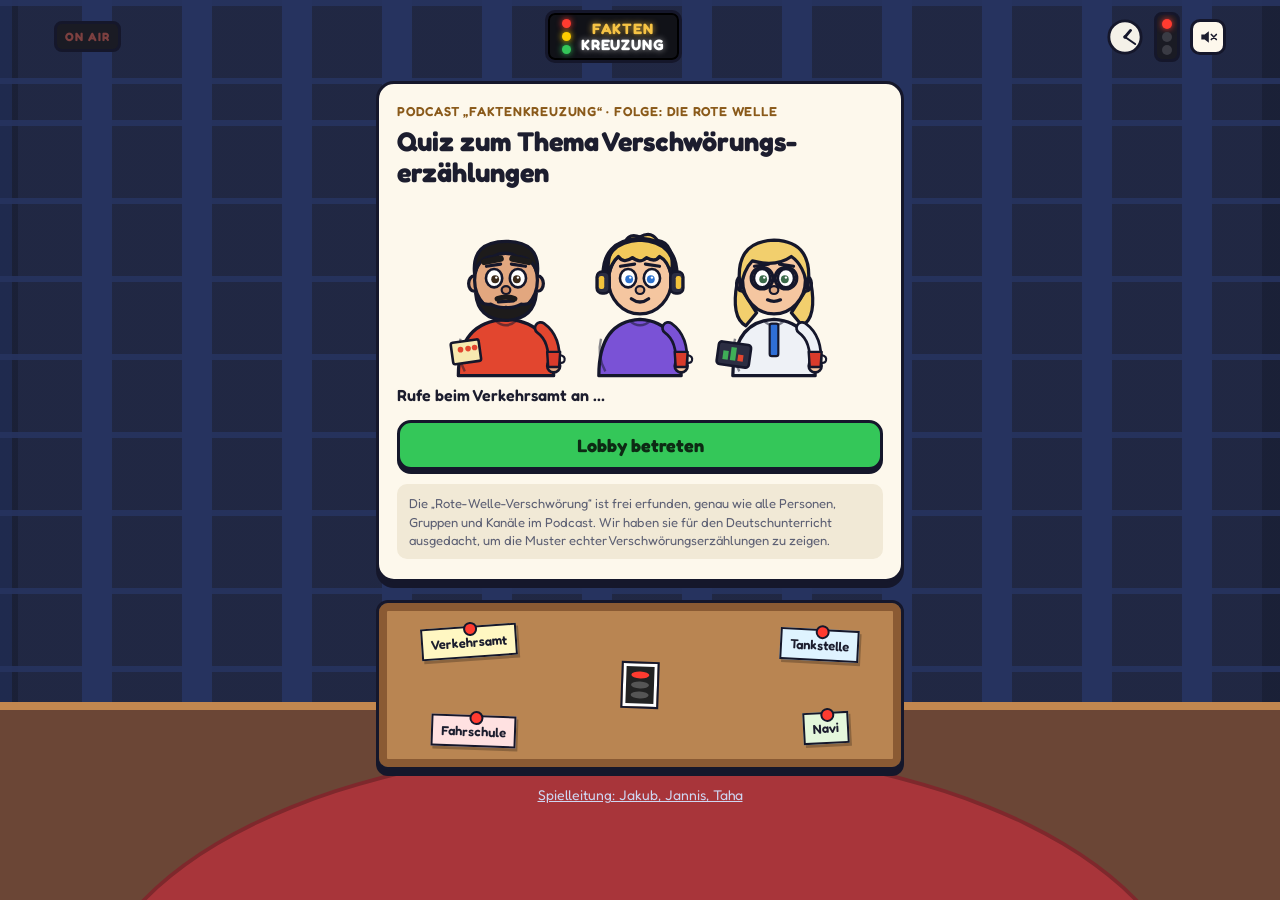
==== commit aeb99eda: "Antwortmöglichkeiten schwieriger: plausible Falschantworten Co-Authored-By: Claude Fable 5.2 <norepl" ====
--- a/index.html
+++ b/index.html
@@ -7,7 +7,7 @@
 <meta name="description" content="Quiz zum Thema Verschwörungserzählungen: Die Rote Welle. Zum Podcast „Faktenkreuzung“.">
 <meta name="theme-color" content="#1d2850">
 <link rel="icon" href="favicon.svg" type="image/svg+xml">
-<link rel="stylesheet" href="css/style.css?v=202611261044">
+<link rel="stylesheet" href="css/style.css?v=202611261119">
 </head>
 <body>
 <div class="wall" aria-hidden="true"></div>
@@ -256,10 +256,10 @@
 <script src="vendor/firebase-app-compat.js"></script>
 <script src="vendor/firebase-database-compat.js"></script>
 <script src="vendor/qrcode.js"></script>
-<script src="js/config.js?v=202611261044"></script>
-<script src="js/data.js?v=202611261044"></script>
-<script src="js/figures.js?v=202611261044"></script>
-<script src="js/net.js?v=202611261044"></script>
-<script src="js/app.js?v=202611261044"></script>
+<script src="js/config.js?v=202611261119"></script>
+<script src="js/data.js?v=202611261119"></script>
+<script src="js/figures.js?v=202611261119"></script>
+<script src="js/net.js?v=202611261119"></script>
+<script src="js/app.js?v=202611261119"></script>
 </body>
 </html>
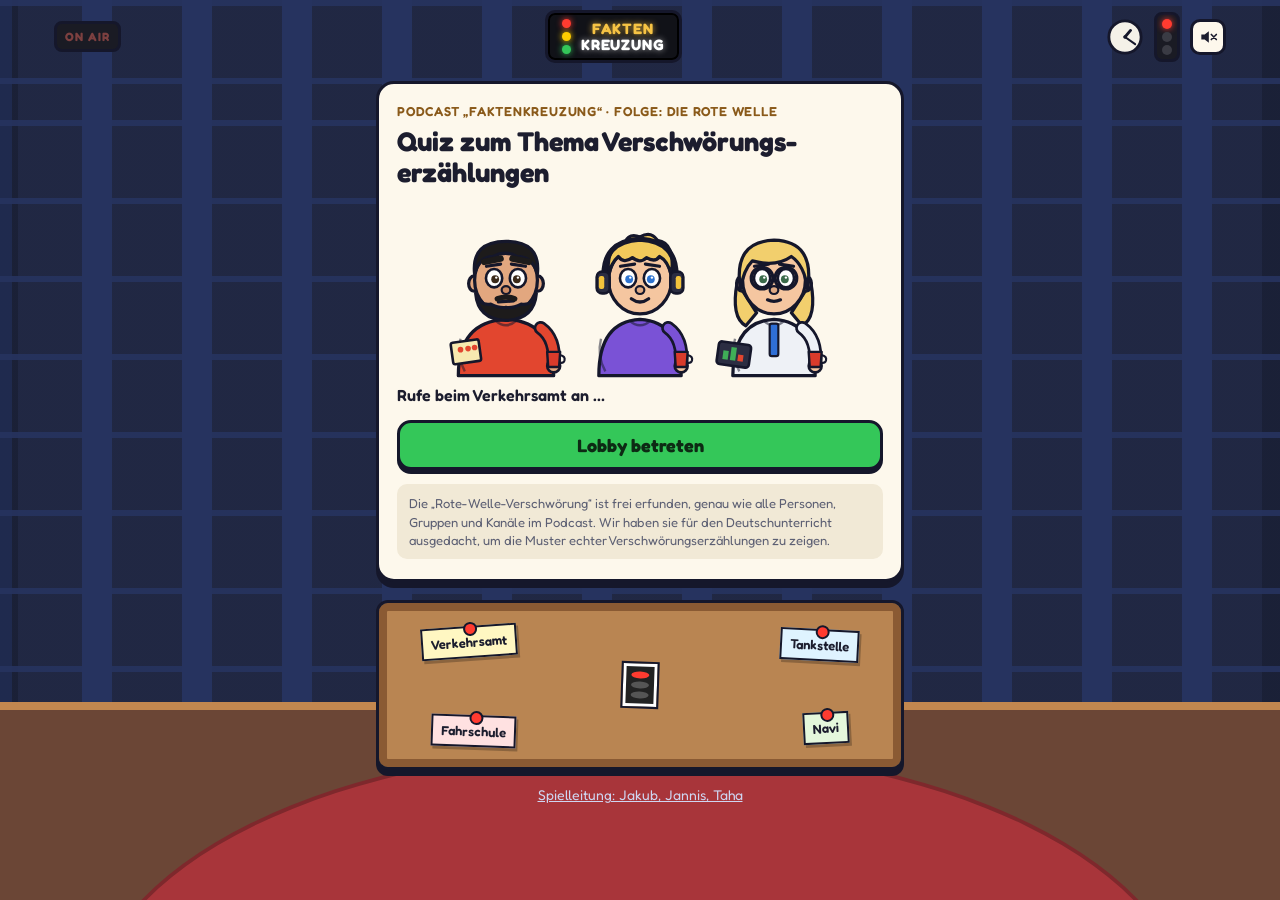
==== commit cd38872e: "30 Sekunden pro Frage Co-Authored-By: Claude Fable 5.2 <noreply@anthropic.com> Claude-Session: https" ====
--- a/index.html
+++ b/index.html
@@ -7,7 +7,7 @@
 <meta name="description" content="Quiz zum Thema Verschwörungserzählungen: Die Rote Welle. Zum Podcast „Faktenkreuzung“.">
 <meta name="theme-color" content="#1d2850">
 <link rel="icon" href="favicon.svg" type="image/svg+xml">
-<link rel="stylesheet" href="css/style.css?v=202611261119">
+<link rel="stylesheet" href="css/style.css?v=202611261124">
 </head>
 <body>
 <div class="wall" aria-hidden="true"></div>
@@ -256,10 +256,10 @@
 <script src="vendor/firebase-app-compat.js"></script>
 <script src="vendor/firebase-database-compat.js"></script>
 <script src="vendor/qrcode.js"></script>
-<script src="js/config.js?v=202611261119"></script>
-<script src="js/data.js?v=202611261119"></script>
-<script src="js/figures.js?v=202611261119"></script>
-<script src="js/net.js?v=202611261119"></script>
-<script src="js/app.js?v=202611261119"></script>
+<script src="js/config.js?v=202611261124"></script>
+<script src="js/data.js?v=202611261124"></script>
+<script src="js/figures.js?v=202611261124"></script>
+<script src="js/net.js?v=202611261124"></script>
+<script src="js/app.js?v=202611261124"></script>
 </body>
 </html>
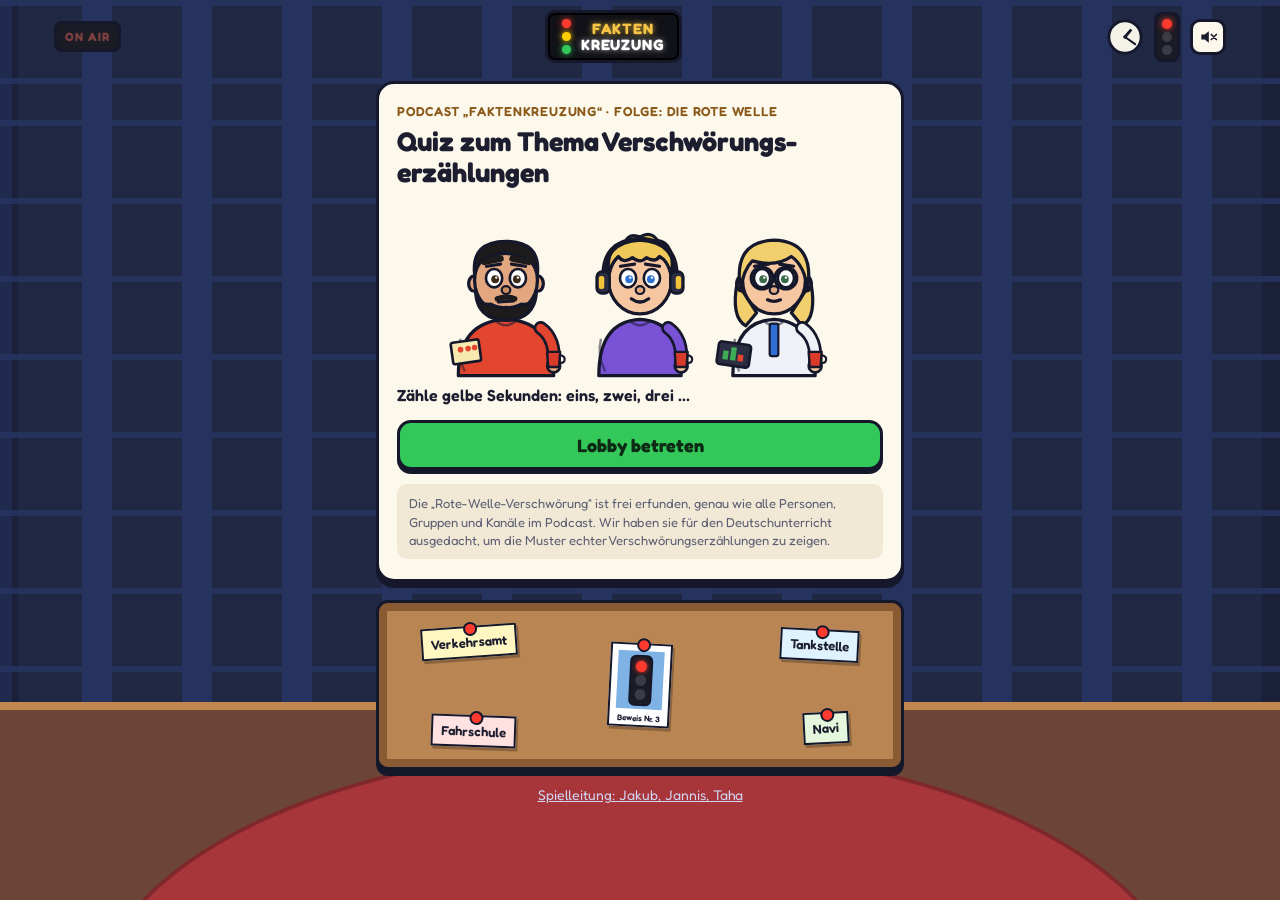
==== commit 7c50d174: "Pinnwand: Ampelfoto neu gezeichnet Co-Authored-By: Claude Fable 5.2 <noreply@anthropic.com> Claude-S" ====
--- a/index.html
+++ b/index.html
@@ -7,7 +7,7 @@
 <meta name="description" content="Quiz zum Thema Verschwörungserzählungen: Die Rote Welle. Zum Podcast „Faktenkreuzung“.">
 <meta name="theme-color" content="#1d2850">
 <link rel="icon" href="favicon.svg" type="image/svg+xml">
-<link rel="stylesheet" href="css/style.css?v=202611261124">
+<link rel="stylesheet" href="css/style.css?v=202611261127">
 </head>
 <body>
 <div class="wall" aria-hidden="true"></div>
@@ -54,7 +54,7 @@
       <div class="pin-note n2">Tankstelle</div>
       <div class="pin-note n3">Fahrschule</div>
       <div class="pin-note n4">Navi</div>
-      <div class="pin-photo"><i></i><i></i><i></i></div>
+      <div class="pin-photo"><div class="pp-bg"><div class="pp-light"><i class="r"></i><i></i><i></i></div></div></div>
       <svg class="strings" viewBox="0 0 300 160" preserveAspectRatio="none" aria-hidden="true">
         <path d="M55 32 L245 34 M55 32 L60 128 M55 32 L240 126 M245 34 L60 128 M245 34 L240 126 M60 128 L240 126 M150 80 L55 32 M150 80 L245 34 M150 80 L60 128 M150 80 L240 126"/>
       </svg>
@@ -256,10 +256,10 @@
 <script src="vendor/firebase-app-compat.js"></script>
 <script src="vendor/firebase-database-compat.js"></script>
 <script src="vendor/qrcode.js"></script>
-<script src="js/config.js?v=202611261124"></script>
-<script src="js/data.js?v=202611261124"></script>
-<script src="js/figures.js?v=202611261124"></script>
-<script src="js/net.js?v=202611261124"></script>
-<script src="js/app.js?v=202611261124"></script>
+<script src="js/config.js?v=202611261127"></script>
+<script src="js/data.js?v=202611261127"></script>
+<script src="js/figures.js?v=202611261127"></script>
+<script src="js/net.js?v=202611261127"></script>
+<script src="js/app.js?v=202611261127"></script>
 </body>
 </html>
--- a/css/style.css
+++ b/css/style.css
@@ -173,9 +173,13 @@
 .n2 { right: 8%; top: 16%; transform: rotate(3deg); background: #dff3ff; }
 .n3 { left: 10%; bottom: 12%; transform: rotate(2deg); background: #ffe1e1; }
 .n4 { right: 10%; bottom: 14%; transform: rotate(-3deg); background: #e4f7dc; }
-.pin-photo { position: absolute; left: 50%; top: 50%; transform: translate(-50%,-50%) rotate(2deg); width: 34px; padding: 5px; background: #222; border: 3px solid #fff; outline: 2px solid var(--ink); display: grid; gap: 3px; }
-.pin-photo i { display: block; height: 7px; border-radius: 50%; background: var(--red); }
-.pin-photo i + i { background: #555; }
+.pin-photo { position: absolute; left: 50%; top: 50%; transform: translate(-50%,-50%) rotate(3deg); background: #fff; border: 2px solid var(--ink); padding: 6px 6px 16px; box-shadow: 2px 3px 0 rgba(0,0,0,.25); }
+.pin-photo::before { content: ""; position: absolute; top: -7px; left: 50%; width: 10px; height: 10px; margin-left: -5px; background: var(--red); border: 2px solid var(--ink); border-radius: 50%; }
+.pin-photo::after { content: "Beweis Nr. 3"; position: absolute; left: 0; right: 0; bottom: 2px; text-align: center; font-size: 8px; font-weight: 600; color: var(--ink); white-space: nowrap; }
+.pin-photo .pp-bg { display: grid; place-items: center; width: 46px; height: 58px; background: #7fb2e5; }
+.pin-photo .pp-light { display: grid; gap: 3px; padding: 4px; background: #1a1b24; border: 2px solid var(--ink); border-radius: 6px; }
+.pin-photo i { display: block; width: 11px; height: 11px; border-radius: 50%; background: #3a3b44; }
+.pin-photo i.r { background: var(--red); box-shadow: 0 0 5px var(--red); }
 .strings { position: absolute; inset: 0; width: 100%; height: 100%; pointer-events: none; opacity: 0; transition: opacity .4s; }
 .strings path { stroke: #d1121b; stroke-width: 2.2; fill: none; stroke-dasharray: 400; stroke-dashoffset: 400; }
 .pinboard.strung .strings { opacity: 1; }
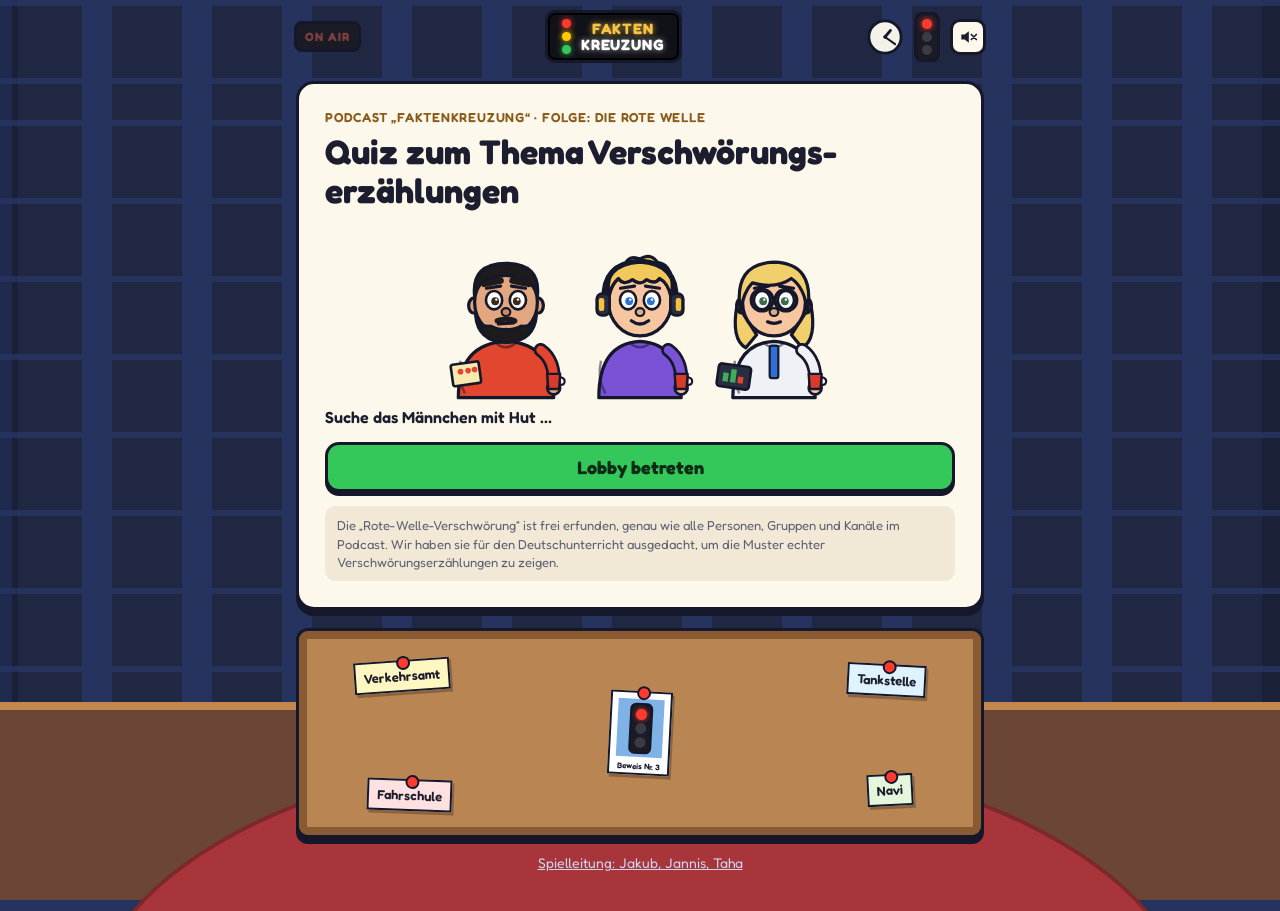
==== commit 37c0285a: "Layout für Handys und Tablets anpassen Spielleitung und Spieleransicht passen sich an Hoch- und Quer" ====
--- a/index.html
+++ b/index.html
@@ -7,7 +7,7 @@
 <meta name="description" content="Quiz zum Thema Verschwörungserzählungen: Die Rote Welle. Zum Podcast „Faktenkreuzung“.">
 <meta name="theme-color" content="#1d2850">
 <link rel="icon" href="favicon.svg" type="image/svg+xml">
-<link rel="stylesheet" href="css/style.css?v=202611261127">
+<link rel="stylesheet" href="css/style.css?v=202611261140">
 </head>
 <body>
 <div class="wall" aria-hidden="true"></div>
@@ -256,10 +256,10 @@
 <script src="vendor/firebase-app-compat.js"></script>
 <script src="vendor/firebase-database-compat.js"></script>
 <script src="vendor/qrcode.js"></script>
-<script src="js/config.js?v=202611261127"></script>
-<script src="js/data.js?v=202611261127"></script>
-<script src="js/figures.js?v=202611261127"></script>
-<script src="js/net.js?v=202611261127"></script>
-<script src="js/app.js?v=202611261127"></script>
+<script src="js/config.js?v=202611261140"></script>
+<script src="js/data.js?v=202611261140"></script>
+<script src="js/figures.js?v=202611261140"></script>
+<script src="js/net.js?v=202611261140"></script>
+<script src="js/app.js?v=202611261140"></script>
 </body>
 </html>
--- a/css/style.css
+++ b/css/style.css
@@ -438,3 +438,145 @@
 .reset-ask { display: flex; align-items: center; gap: 10px; flex-wrap: wrap; background: var(--paper); border: 3px solid var(--ink); border-radius: 14px; box-shadow: var(--shadow); padding: 10px 12px; max-width: 560px; font-weight: 600; }
 .tool-btns { display: flex; gap: 10px; }
 button, .answer, .chip, .swatch, .fig-opt { touch-action: manipulation; }
+
+/* =====================================================================
+   Handys und Tablets
+   ===================================================================== */
+html { overflow-x: hidden; -webkit-text-size-adjust: 100%; }
+body { min-height: 100dvh; }
+main { padding-left: max(16px, env(safe-area-inset-left)); padding-right: max(16px, env(safe-area-inset-right)); padding-bottom: max(40px, calc(env(safe-area-inset-bottom) + 24px)); }
+.studio { padding-left: max(14px, env(safe-area-inset-left)); padding-right: max(14px, env(safe-area-inset-right)); }
+.studio > * { min-width: 0; }
+.h-lobby-grid > *, .hq-main > *, .fb-row > * { min-width: 0; }
+.bubble, .answer span, .join-url { overflow-wrap: anywhere; }
+.answer span { hyphens: auto; }
+.toast { bottom: max(24px, calc(env(safe-area-inset-bottom) + 16px)); }
+
+/* Spieler auf Tablets: mehr Platz nutzen */
+@media (min-width: 700px) {
+  body:not(.host) main { max-width: 720px; }
+  body:not(.host) .studio { max-width: 720px; }
+  body:not(.host) .answers { grid-template-columns: 1fr 1fr; gap: 14px; }
+  body:not(.host) .answer { min-height: 96px; font-size: 20px; }
+  body:not(.host) .asker .bubble { font-size: 24px; padding: 14px 18px; }
+  body:not(.host) .asker-fig { width: 96px; }
+  body:not(.host) .fig-grid { grid-template-columns: repeat(8, minmax(0, 1fr)); }
+  body:not(.host) .pinboard { height: 210px; }
+  h1 { font-size: 34px; }
+  h2 { font-size: 26px; }
+  .card { padding: 24px 26px 26px; }
+  .say .bubble { font-size: 17px; }
+  .me-big .figure { width: 180px; }
+}
+
+/* Spieler im Querformat auf dem Handy */
+@media (max-height: 520px) and (orientation: landscape) {
+  body:not(.host) main { max-width: 900px; }
+  body:not(.host) .studio { max-width: 900px; padding-top: 6px; padding-bottom: 2px; }
+  body:not(.host) .answers { grid-template-columns: 1fr 1fr; gap: 8px; }
+  body:not(.host) .answer { min-height: 52px; padding: 6px 12px; font-size: 15.5px; }
+  body:not(.host) .answer .shape { width: 26px; height: 26px; }
+  .asker { margin-bottom: 8px; }
+  .asker-fig { width: 52px; }
+  .asker .bubble { font-size: 16px; padding: 8px 12px; }
+  .q-top { margin-bottom: 6px; }
+  .me-big .figure, .preview .figure { width: 96px; }
+  .cd-ampel { grid-auto-flow: column; padding: 10px; gap: 10px; border-radius: 20px; }
+  .cd-ampel i { width: 64px; height: 64px; }
+  .cd-text { font-size: 24px; min-height: 30px; }
+  body:not(.host) .fig-grid { grid-template-columns: repeat(8, minmax(0, 1fr)); }
+  .fb-banner { font-size: 22px; padding: 6px; }
+}
+
+/* Spielleitung auf Tablet oder Handy (statt Beamer) */
+@media (max-width: 1100px), (max-height: 620px), (pointer: coarse) {
+  body.host main { padding-top: 6px; padding-left: max(16px, env(safe-area-inset-left)); padding-right: max(16px, env(safe-area-inset-right)); padding-bottom: 24px; }
+  body.host .studio { padding: 10px max(14px, env(safe-area-inset-right)) 8px max(14px, env(safe-area-inset-left)); gap: 10px; }
+  body.host .onair { font-size: 13px; padding: 5px 8px; }
+  body.host .neon { padding: 6px 14px; gap: 10px; }
+  body.host .neon-t { font-size: 18px; }
+  body.host .dots i { width: 10px; height: 10px; }
+  body.host .clock, body.host .clock svg { width: 40px; height: 40px; }
+  body.host .clock-note { top: 42px; font-size: 11px; }
+  body.host .mini-ampel i { width: 10px; height: 10px; }
+  /* Knöpfe nicht mehr über dem Inhalt schweben lassen */
+  body.host .h-actions.right { position: static; justify-content: stretch; margin-top: 14px; }
+  body.host .h-actions.right .btn { flex: 1; font-size: 20px; min-height: 56px; }
+  .host-tools { position: static; justify-content: center; flex-wrap: wrap; margin: 18px 0 max(8px, env(safe-area-inset-bottom)); }
+  body.host #s-host { display: none; }
+  body.host #s-host.active { display: flex; flex-direction: column; }
+  body.host #hostTools { order: 99; }
+  .reset-ask { max-width: 100%; }
+  .seats { min-height: 0; }
+  .h-count { font-size: 22px; }
+  .h-title { font-size: 28px; }
+  .asker.big .asker-fig { width: 84px; }
+  .asker.big .bubble { font-size: 24px; padding: 12px 16px; }
+  .answers.host .answer { font-size: 20px; min-height: 72px; }
+  .answers.host .answer .shape { width: 40px; height: 40px; }
+  .answers.host .answer .cnt { font-size: 26px; }
+  .big-ampel i { width: 42px; height: 42px; }
+  .big-ampel { padding: 8px; gap: 6px; border-radius: 18px; }
+  .big-ampel span { font-size: 22px; }
+  .say.big .say-fig { width: 72px; }
+  .say.big .bubble { font-size: 18px; }
+  .board li { font-size: 21px; padding: 6px 14px; gap: 12px; }
+  .board li .figure { width: 52px; }
+  .board li .sc { min-width: 84px; }
+  .podium { min-height: 0; gap: 10px; }
+  .step { width: auto; flex: 1 1 0; min-width: 0; max-width: 220px; }
+  .step .figure { width: min(110px, 100%); }
+  .step .nm { font-size: 19px; }
+  .step .block { font-size: 34px; }
+  .step .sc { font-size: 15px; }
+}
+
+/* Spielleitung auf dem Handy im Hochformat */
+@media (max-width: 700px) {
+  .h-lobby-grid { grid-template-columns: minmax(0, 1fr); gap: 14px; }
+  .join-card { padding: 14px; }
+  .qr { width: min(100%, 260px); }
+  .answers.host { grid-template-columns: minmax(0, 1fr); gap: 10px; }
+  .answers.host .answer { font-size: 17px; min-height: 58px; padding: 8px 12px; }
+  .answers.host .answer .shape { width: 30px; height: 30px; }
+  .answers.host.reveal .answer { min-height: 50px; }
+  .hq-main { gap: 10px; align-items: flex-start; }
+  .asker.big .asker-fig { width: 56px; }
+  .asker.big .bubble { font-size: 18px; padding: 10px 12px; }
+  .big-ampel i { width: 26px; height: 26px; border-width: 2px; }
+  .big-ampel { border-width: 3px; padding: 6px; }
+  .big-ampel span { font-size: 18px; }
+  body.host .q-num { font-size: 16px; padding: 4px 12px; }
+  .hq-count { font-size: 17px; }
+  .say.big .say-fig { width: 52px; }
+  .say.big .bubble { font-size: 15px; }
+  .board li { font-size: 17px; gap: 8px; padding: 6px 10px; }
+  .board li .pl { width: 26px; }
+  .board li .figure { width: 40px; }
+  .board li .wv { display: none; }
+  .board li .sc { min-width: 64px; }
+  .podium-foot { flex-direction: column; align-items: stretch; gap: 12px; }
+  .step .nm { font-size: 15px; }
+  .step.p1 .block { height: 120px; } .step.p2 .block { height: 90px; } .step.p3 .block { height: 70px; }
+  .seat { width: 88px; }
+  .seat .figure { width: 72px; }
+  .seat span { font-size: 13px; max-width: 86px; }
+  .btn.big { font-size: 21px; min-height: 58px; padding: 10px 26px; }
+  body.host .neon-t { font-size: 15px; }
+  body.host .onair { font-size: 12px; }
+}
+
+/* Spielleitung quer auf dem Handy: QR und Tisch nebeneinander, alles niedriger */
+@media (max-height: 520px) and (orientation: landscape) {
+  .h-lobby-grid { grid-template-columns: minmax(180px, 240px) minmax(0, 1fr); gap: 16px; }
+  .qr { width: min(100%, 170px); margin: 4px auto; padding: 8px; }
+  .join-card { padding: 10px; }
+  .room-code b { font-size: 24px; }
+  .answers.host { grid-template-columns: 1fr 1fr; gap: 8px; }
+  .answers.host .answer { font-size: 16px; min-height: 50px; padding: 6px 12px; }
+  .answers.host .answer .shape { width: 28px; height: 28px; }
+  .asker.big .bubble { font-size: 18px; padding: 8px 12px; }
+  .asker.big .asker-fig { width: 56px; }
+  .big-ampel { grid-auto-flow: column; align-items: center; }
+  .big-ampel i { width: 26px; height: 26px; }
+}
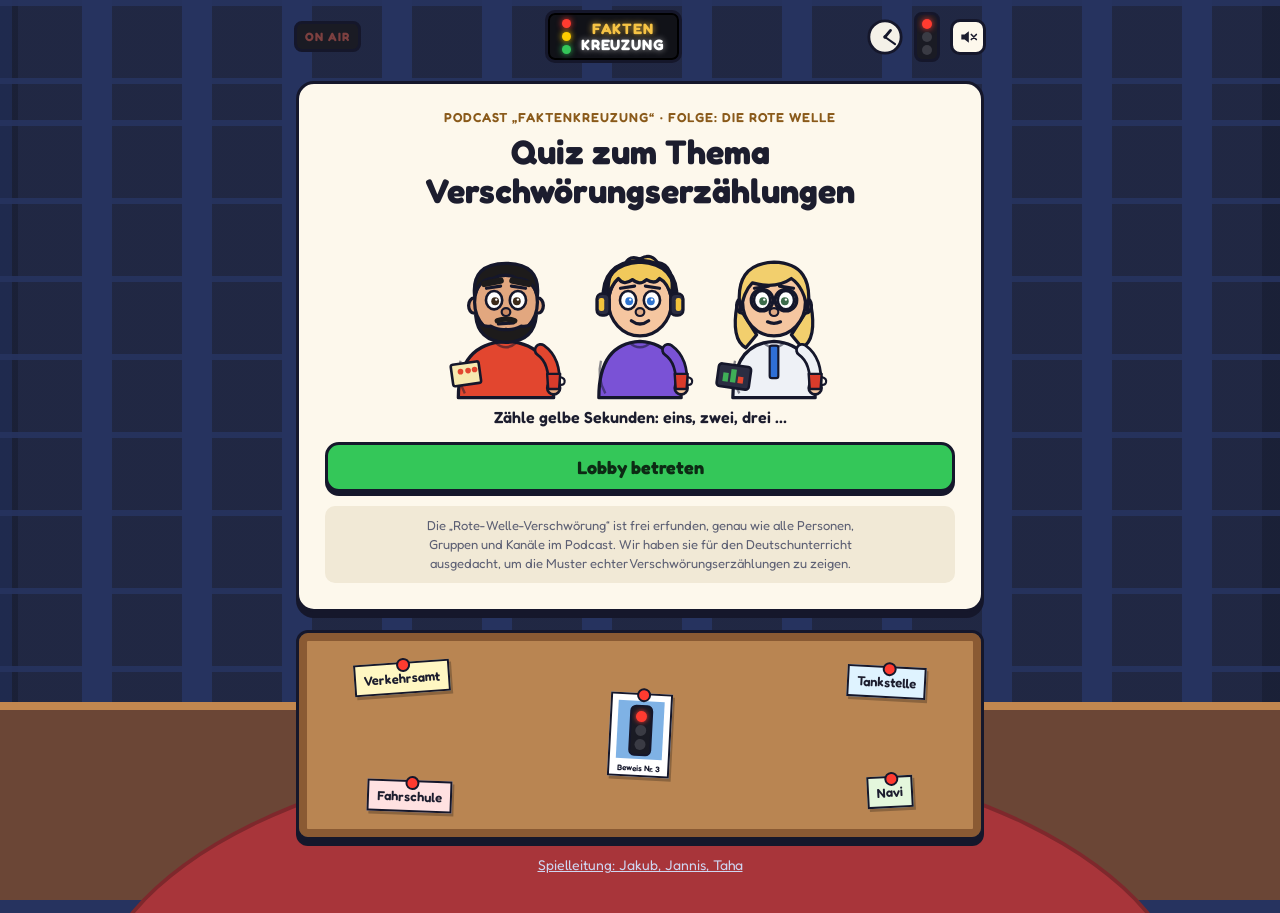
==== commit 9d146ec6: "Texte mittig setzen und Umbrüche ausgleichen Co-Authored-By: Claude Fable 5.2 <noreply@anthropic.com" ====
--- a/index.html
+++ b/index.html
@@ -7,7 +7,7 @@
 <meta name="description" content="Quiz zum Thema Verschwörungserzählungen: Die Rote Welle. Zum Podcast „Faktenkreuzung“.">
 <meta name="theme-color" content="#1d2850">
 <link rel="icon" href="favicon.svg" type="image/svg+xml">
-<link rel="stylesheet" href="css/style.css?v=202611261140">
+<link rel="stylesheet" href="css/style.css?v=202611261229">
 </head>
 <body>
 <div class="wall" aria-hidden="true"></div>
@@ -256,10 +256,10 @@
 <script src="vendor/firebase-app-compat.js"></script>
 <script src="vendor/firebase-database-compat.js"></script>
 <script src="vendor/qrcode.js"></script>
-<script src="js/config.js?v=202611261140"></script>
-<script src="js/data.js?v=202611261140"></script>
-<script src="js/figures.js?v=202611261140"></script>
-<script src="js/net.js?v=202611261140"></script>
-<script src="js/app.js?v=202611261140"></script>
+<script src="js/config.js?v=202611261229"></script>
+<script src="js/data.js?v=202611261229"></script>
+<script src="js/figures.js?v=202611261229"></script>
+<script src="js/net.js?v=202611261229"></script>
+<script src="js/app.js?v=202611261229"></script>
 </body>
 </html>
--- a/css/style.css
+++ b/css/style.css
@@ -580,3 +580,47 @@
   .big-ampel { grid-auto-flow: column; align-items: center; }
   .big-ampel i { width: 26px; height: 26px; }
 }
+
+/* =====================================================================
+   Texte: mittig, ausgewogen umbrochen, gut lesbar
+   ===================================================================== */
+h1, h2, .kicker, .h-title, .h-count, .big-name, .fb-banner { text-wrap: balance; }
+p, .bubble, .answer span { text-wrap: pretty; }
+.card { text-align: center; }
+.card h1, .card h2 { margin-left: auto; margin-right: auto; }
+.kicker { letter-spacing: .08em; margin-bottom: 2px; }
+.disclaimer { text-align: center; line-height: 1.45; text-wrap: balance; }
+.live-status { text-align: center; }
+.field-label { text-align: center; margin-top: 18px; }
+.name-msg { text-align: center; }
+.swatches, .chips { justify-content: center; }
+
+/* Sprechblasen: Text mittig, Blase auf Höhe der Figur */
+.bubble { text-align: center; line-height: 1.4; text-wrap: balance; }
+.asker, .say { align-items: center; }
+.asker .bubble { display: grid; align-content: center; min-height: 64px; line-height: 1.3; }
+.asker .bubble::before, .say .bubble::before { top: 50%; margin-top: -8px; }
+.say { text-align: center; }
+.say .bubble { line-height: 1.45; }
+.say .bubble b { margin-bottom: 6px; }
+
+/* Antworten: Text mittig, saubere Trennung nur bei langen Wörtern */
+.answer { line-height: 1.25; }
+.answer span { flex: 1; text-align: center; text-wrap: balance; hyphens: auto; -webkit-hyphenate-limit-before: 5; -webkit-hyphenate-limit-after: 5; hyphenate-limit-chars: 12 5 5; overflow-wrap: break-word; }
+.answer .cnt { flex: none; min-width: 34px; text-align: right; margin-left: 0; }
+.answers.host .answer .cnt { min-width: 52px; }
+@media (min-width: 700px) {
+  .answer:not(:has(.cnt))::after { content: ""; flex: none; width: 34px; }
+  .answers.host .answer:not(:has(.cnt))::after { width: 40px; }
+}
+
+/* Auflösung und Ergebnis */
+.fb-points { text-align: center; }
+.fb-row { gap: 16px; }
+.merkkarte { text-align: center; }
+.merkkarte ol { justify-items: center; }
+.merkkarte li { text-align: left; }
+.merk-foot, .fazit, .farewell { text-wrap: balance; }
+.fazit { line-height: 1.5; }
+.join-url { text-wrap: balance; }
+.reset-ask { text-align: center; }
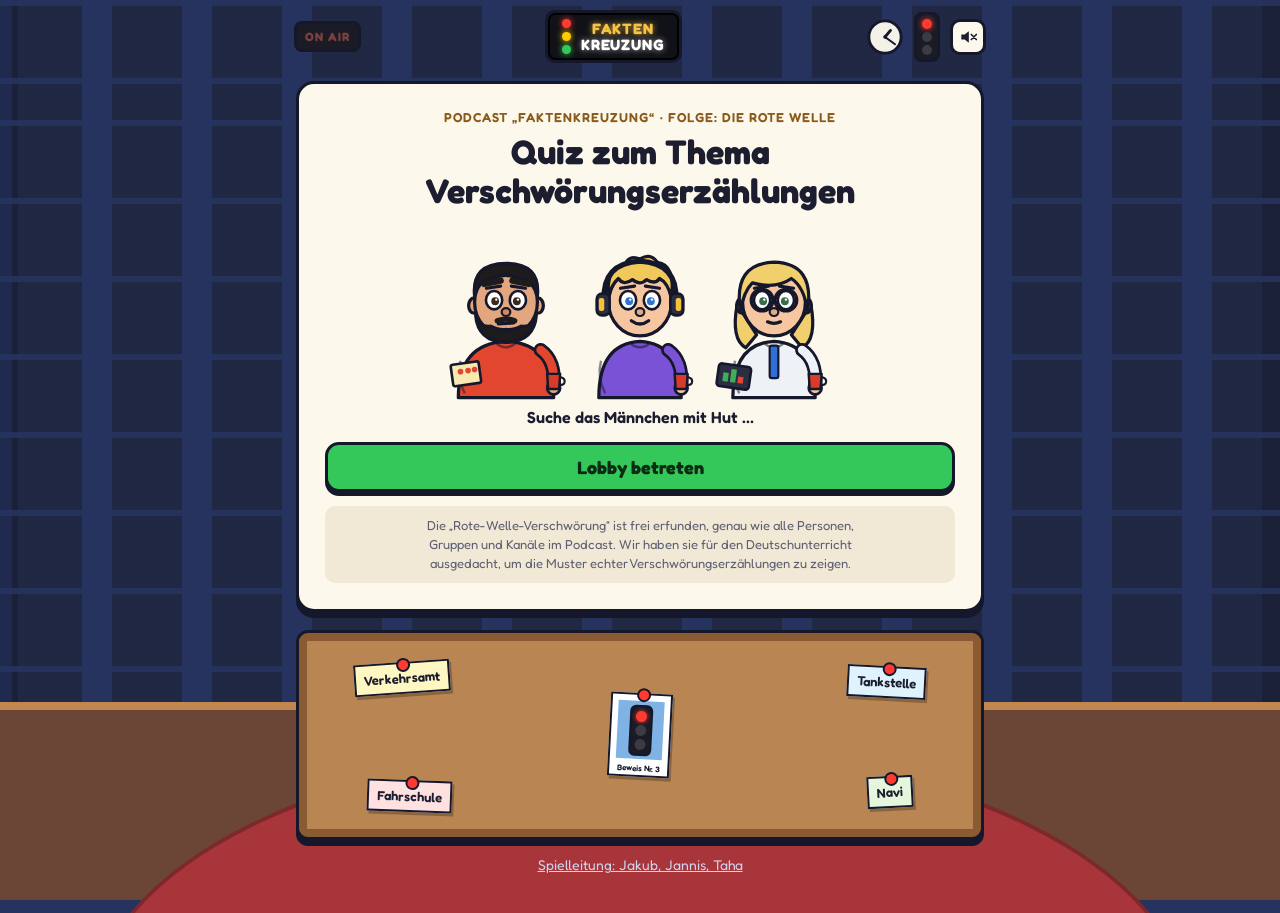
==== commit e3840600: "Spielleitung: nach der Auflösung direkt zur nächsten Frage Co-Authored-By: Claude Fable 5.2 <noreply" ====
--- a/index.html
+++ b/index.html
@@ -7,7 +7,7 @@
 <meta name="description" content="Quiz zum Thema Verschwörungserzählungen: Die Rote Welle. Zum Podcast „Faktenkreuzung“.">
 <meta name="theme-color" content="#1d2850">
 <link rel="icon" href="favicon.svg" type="image/svg+xml">
-<link rel="stylesheet" href="css/style.css?v=202611261229">
+<link rel="stylesheet" href="css/style.css?v=202611261545">
 </head>
 <body>
 <div class="wall" aria-hidden="true"></div>
@@ -224,7 +224,7 @@
       </div>
       <div class="answers host" id="hqAnswers"></div>
       <div class="say big hidden" id="hqSay"><div class="say-fig" data-fig="drsommer"></div><div class="bubble" id="hqEx"></div></div>
-      <div class="h-actions right"><button class="btn primary" id="btnHostNext">Weiter</button></div>
+      <div class="h-actions right"><button class="btn ghost hidden" id="btnSkipBoard">Nächste Frage</button><button class="btn primary" id="btnHostNext">Weiter</button></div>
     </div>
 
     <div class="host-view" id="h-board">
@@ -256,10 +256,10 @@
 <script src="vendor/firebase-app-compat.js"></script>
 <script src="vendor/firebase-database-compat.js"></script>
 <script src="vendor/qrcode.js"></script>
-<script src="js/config.js?v=202611261229"></script>
-<script src="js/data.js?v=202611261229"></script>
-<script src="js/figures.js?v=202611261229"></script>
-<script src="js/net.js?v=202611261229"></script>
-<script src="js/app.js?v=202611261229"></script>
+<script src="js/config.js?v=202611261545"></script>
+<script src="js/data.js?v=202611261545"></script>
+<script src="js/figures.js?v=202611261545"></script>
+<script src="js/net.js?v=202611261545"></script>
+<script src="js/app.js?v=202611261545"></script>
 </body>
 </html>
--- a/css/style.css
+++ b/css/style.css
@@ -624,3 +624,17 @@
 .fazit { line-height: 1.5; }
 .join-url { text-wrap: balance; }
 .reset-ask { text-align: center; }
+
+/* Spielleitung am Laptop: Knöpfe unten dürfen die Erklärung nicht verdecken */
+body.host #h-question, body.host #h-board { padding-bottom: 84px; }
+@media (max-width: 1100px), (max-height: 620px), (pointer: coarse) {
+  body.host #h-question, body.host #h-board { padding-bottom: 0; }
+}
+@media (min-width: 1101px) and (max-height: 840px) {
+  .big-ampel i { width: 44px; height: 44px; }
+  .big-ampel { padding: 8px; gap: 6px; }
+  .asker.big .asker-fig { width: 96px; }
+  .hq-main { margin-bottom: 4px; }
+}
+#btnSkipBoard { white-space: nowrap; }
+@media (max-width: 700px) { #btnSkipBoard { white-space: normal; font-size: 17px; } }
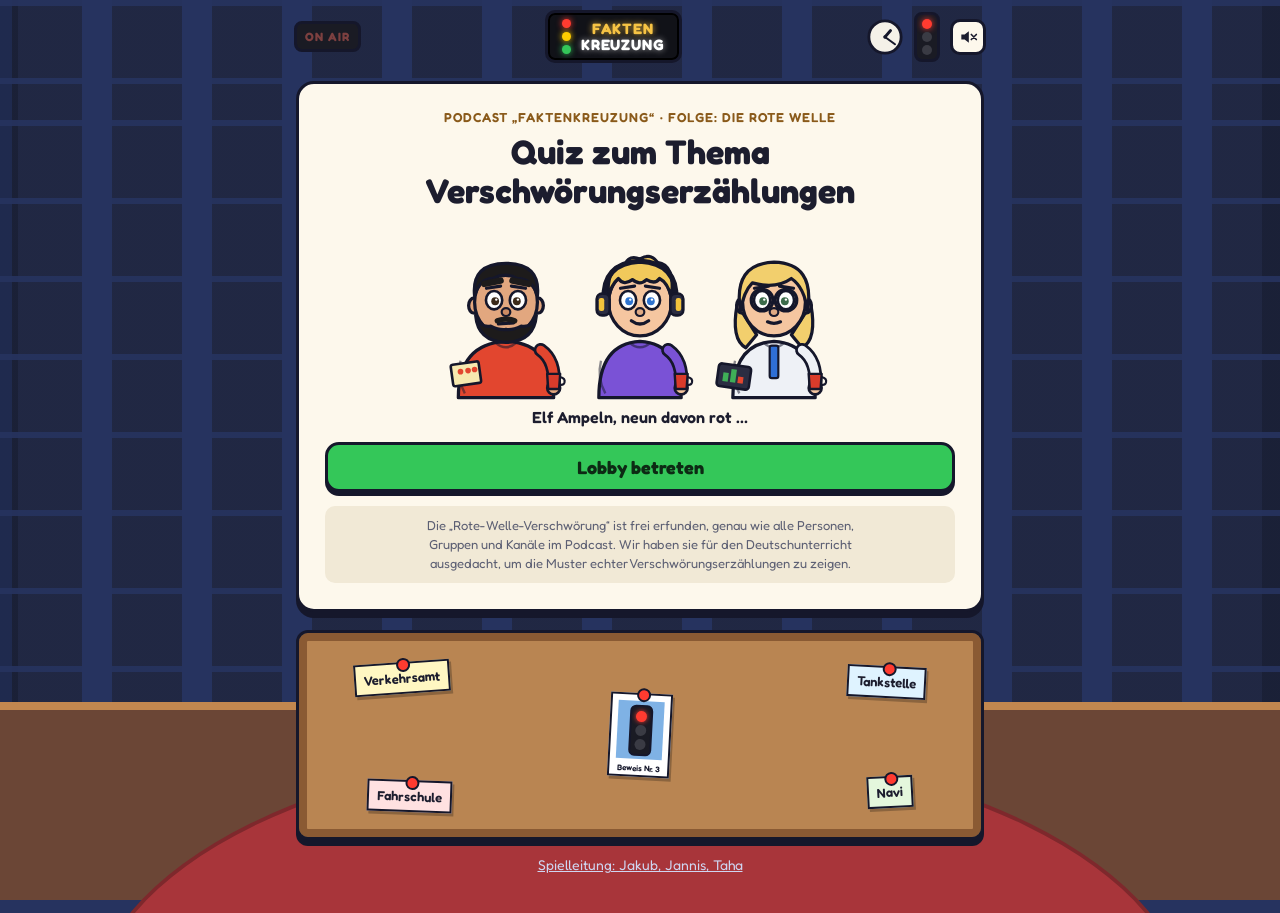
==== commit 63a023bd: "Quiz an das neue Podcast-Skript anpassen Co-Authored-By: Claude Opus 5.5 <noreply@anthropic.com> Cla" ====
--- a/index.html
+++ b/index.html
@@ -7,7 +7,7 @@
 <meta name="description" content="Quiz zum Thema Verschwörungserzählungen: Die Rote Welle. Zum Podcast „Faktenkreuzung“.">
 <meta name="theme-color" content="#1d2850">
 <link rel="icon" href="favicon.svg" type="image/svg+xml">
-<link rel="stylesheet" href="css/style.css?v=202611261545">
+<link rel="stylesheet" href="css/style.css?v=202611270729">
 </head>
 <body>
 <div class="wall" aria-hidden="true"></div>
@@ -155,9 +155,9 @@
       <div class="merkkarte">
         <p class="merk-head">Merkkarte: Die drei Merkmale nach Barkun</p>
         <ol>
-          <li><i class="r"></i>Nichts passiert durch Zufall.</li>
+          <li><i class="r"></i>Nichts geschieht durch Zufall.</li>
           <li><i class="y"></i>Nichts ist, wie es scheint.</li>
-          <li><i class="g"></i>Alles hängt mit allem zusammen.</li>
+          <li><i class="g"></i>Alles ist miteinander verbunden.</li>
         </ol>
         <p class="merk-foot">Dazu: Immunisierung gegen Kritik. Jeder Gegenbeweis wird zum Beweis.</p>
       </div>
@@ -256,10 +256,10 @@
 <script src="vendor/firebase-app-compat.js"></script>
 <script src="vendor/firebase-database-compat.js"></script>
 <script src="vendor/qrcode.js"></script>
-<script src="js/config.js?v=202611261545"></script>
-<script src="js/data.js?v=202611261545"></script>
-<script src="js/figures.js?v=202611261545"></script>
-<script src="js/net.js?v=202611261545"></script>
-<script src="js/app.js?v=202611261545"></script>
+<script src="js/config.js?v=202611270729"></script>
+<script src="js/data.js?v=202611270729"></script>
+<script src="js/figures.js?v=202611270729"></script>
+<script src="js/net.js?v=202611270729"></script>
+<script src="js/app.js?v=202611270729"></script>
 </body>
 </html>
